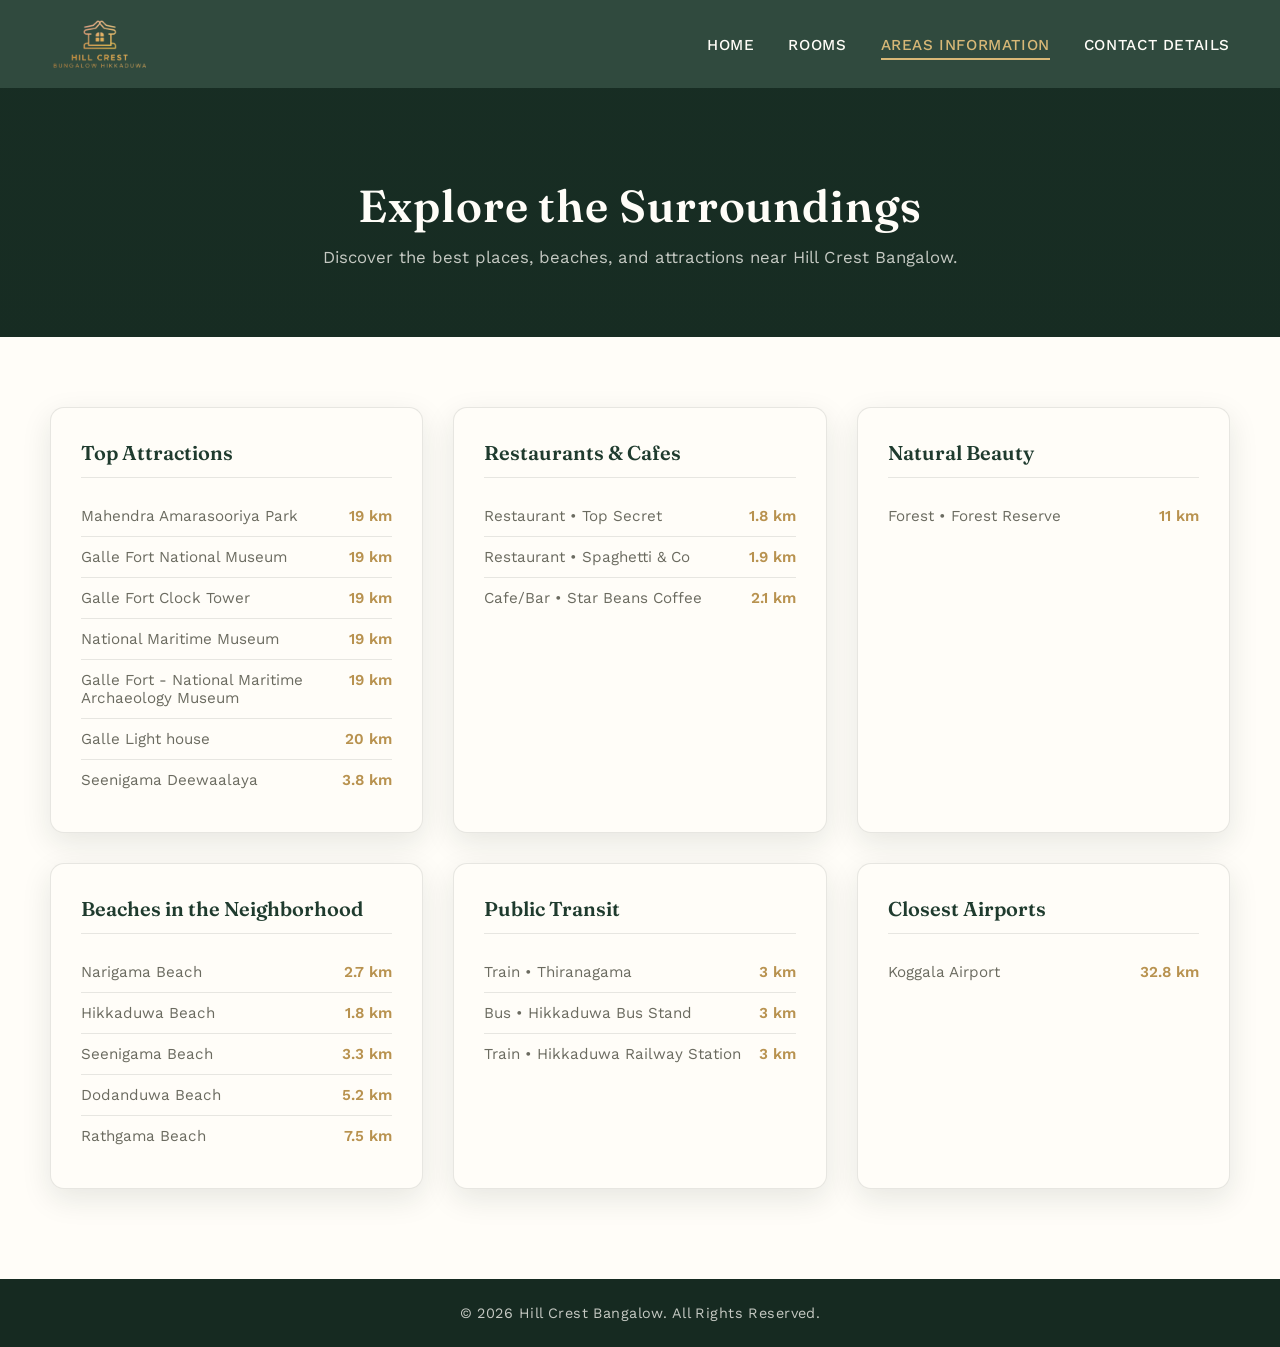
==== areas.html @ 6eb5e738 "HILL CREST BANGALOW" ====
<!DOCTYPE html>
<html lang="en">
<head>
    <meta charset="UTF-8">
    <meta name="viewport" content="width=device-width, initial-scale=1.0">
    <title>Areas Information | Hill Crest Bangalow</title>
    <link rel="preconnect" href="https://fonts.googleapis.com">
    <link rel="preconnect" href="https://fonts.gstatic.com" crossorigin>
    <link href="https://fonts.googleapis.com/css2?family=Fraunces:ital,wght@0,500;0,600;1,500;1,600&family=Work+Sans:wght@300;400;500;600;700&display=swap" rel="stylesheet">
    <link rel="stylesheet" href="style.css">
</head>
<body>
    <nav class="navbar">
        <div class="logo">
            <a href="index.html">
                <img src="reomve bg.png" alt="Hill Crest Bangalow Logo">
            </a>
        </div>
        <ul class="nav-links">
            <li><a href="index.html">Home</a></li>
            <li><a href="rooms.html">Rooms</a></li>
            <li><a href="areas.html" class="active-link">Areas Information</a></li>
            <li><a href="contact.html">Contact Details</a></li>
        </ul>
    </nav>

    <header class="page-header">
        <h1>Explore the Surroundings</h1>
        <p>Discover the best places, beaches, and attractions near Hill Crest Bangalow.</p>
    </header>

    <section class="areas-section">
        <div class="areas-grid">
            <div class="category-card">
                <h3>Top Attractions</h3>
                <ul>
                    <li><span>Mahendra Amarasooriya Park</span> <span>19 km</span></li>
                    <li><span>Galle Fort National Museum</span> <span>19 km</span></li>
                    <li><span>Galle Fort Clock Tower</span> <span>19 km</span></li>
                    <li><span>National Maritime Museum</span> <span>19 km</span></li>
                    <li><span>Galle Fort - National Maritime Archaeology Museum</span> <span>19 km</span></li>
                    <li><span>Galle Light house</span> <span>20 km</span></li>
                    <li><span>Seenigama Deewaalaya</span> <span>3.8 km</span></li>
                </ul>
            </div>
            <div class="category-card">
                <h3>Restaurants & Cafes</h3>
                <ul>
                    <li><span>Restaurant • Top Secret</span> <span>1.8 km</span></li>
                    <li><span>Restaurant • Spaghetti & Co</span> <span>1.9 km</span></li>
                    <li><span>Cafe/Bar • Star Beans Coffee</span> <span>2.1 km</span></li>
                </ul>
            </div>
            <div class="category-card">
                <h3>Natural Beauty</h3>
                <ul>
                    <li><span>Forest • Forest Reserve</span> <span>11 km</span></li>
                </ul>
            </div>
            <div class="category-card">
                <h3>Beaches in the Neighborhood</h3>
                <ul>
                    <li><span>Narigama Beach</span> <span>2.7 km</span></li>
                    <li><span>Hikkaduwa Beach</span> <span>1.8 km</span></li>
                    <li><span>Seenigama Beach</span> <span>3.3 km</span></li>
                    <li><span>Dodanduwa Beach</span> <span>5.2 km</span></li>
                    <li><span>Rathgama Beach</span> <span>7.5 km</span></li>
                </ul>
            </div>
            <div class="category-card">
                <h3>Public Transit</h3>
                <ul>
                    <li><span>Train • Thiranagama</span> <span>3 km</span></li>
                    <li><span>Bus • Hikkaduwa Bus Stand</span> <span>3 km</span></li>
                    <li><span>Train • Hikkaduwa Railway Station</span> <span>3 km</span></li>
                </ul>
            </div>
            <div class="category-card">
                <h3>Closest Airports</h3>
                <ul>
                    <li><span>Koggala Airport</span> <span>32.8 km</span></li>
                </ul>
            </div>
        </div>
    </section>

    <footer>
        <p>&copy; 2026 Hill Crest Bangalow. All Rights Reserved.</p>
    </footer>

    <script src="script.js"></script>
</body>
</html>
---- style.css ----
/* ============================================================
   HILL CREST BANGALOW — DESIGN SYSTEM
   Colonial Sri Lankan "Wallawa" aesthetic: verdigris jungle green,
   whitewashed stucco, brass hardware, terracotta roof tile.
   Signature motif: carved-fretwork lattice, referenced directly
   in the site's own "Discover" copy.
   ============================================================ */

:root {
    /* Color tokens */
    --ink: #1b201a;
    --jungle: #1f3b2e;
    --jungle-deep: #162a21;
    --stucco: #f4efe1;
    --ivory: #fffdf8;
    --brass: #b8924f;
    --brass-light: #d8b877;
    --terracotta: #a85c3d;
    --teal: #3c6e71;
    --muted: #6b6b60;
    --line: rgba(27, 32, 26, 0.1);

    /* Type tokens */
    --font-display: 'Fraunces', 'Georgia', serif;
    --font-body: 'Work Sans', 'Segoe UI', sans-serif;

    /* Motion */
    --ease: cubic-bezier(0.22, 1, 0.36, 1);
    --speed: 0.45s;

    /* Layout */
    --radius: 14px;
    --radius-sm: 8px;
    --shadow-soft: 0 10px 30px rgba(22, 42, 33, 0.1);
    --shadow-lift: 0 20px 45px rgba(22, 42, 33, 0.18);
}

@media (prefers-reduced-motion: reduce) {
    *, *::before, *::after {
        animation-duration: 0.001ms !important;
        animation-iteration-count: 1 !important;
        transition-duration: 0.001ms !important;
        scroll-behavior: auto !important;
    }
}

* { margin: 0; padding: 0; box-sizing: border-box; }

html { scroll-behavior: smooth; }

body {
    font-family: var(--font-body);
    color: var(--ink);
    background-color: var(--ivory);
    -webkit-font-smoothing: antialiased;
    overflow-x: hidden;
}

img { max-width: 100%; display: block; }

::selection { background: var(--brass); color: var(--ivory); }

/* Focus visibility for accessibility */
a:focus-visible, button:focus-visible, input:focus-visible, textarea:focus-visible {
    outline: 2px solid var(--brass);
    outline-offset: 3px;
}

/* ============================================================
   FRETWORK SIGNATURE MOTIF
   ============================================================ */
.fretwork-divider {
    height: 26px;
    width: 100%;
    background-image:
        linear-gradient(45deg, var(--brass) 25%, transparent 25%, transparent 75%, var(--brass) 75%),
        linear-gradient(45deg, var(--brass) 25%, transparent 25%, transparent 75%, var(--brass) 75%);
    background-size: 22px 22px;
    background-position: 0 0, 11px 11px;
    opacity: 0.4;
    -webkit-mask-image: linear-gradient(to bottom, transparent, black 35%, black 65%, transparent);
    mask-image: linear-gradient(to bottom, transparent, black 35%, black 65%, transparent);
}
.fretwork-divider.dark { opacity: 0.22; }

/* ============================================================
   NAVIGATION
   ============================================================ */
.navbar {
    display: flex;
    justify-content: space-between;
    align-items: center;
    background-color: rgba(31, 59, 46, 0.92);
    backdrop-filter: blur(10px);
    -webkit-backdrop-filter: blur(10px);
    padding: 14px 50px;
    color: var(--ivory);
    position: sticky;
    top: 0;
    z-index: 500;
    transition: box-shadow var(--speed) var(--ease), padding var(--speed) var(--ease);
}
.navbar.scrolled {
    box-shadow: 0 8px 24px rgba(0, 0, 0, 0.2);
    padding: 8px 50px;
}

.logo a { display: flex; align-items: center; text-decoration: none; }
.logo img {
    height: 60px;
    width: auto;
    cursor: pointer;
    transition: transform var(--speed) var(--ease);
}
.navbar.scrolled .logo img { height: 46px; }
.logo a:hover img { transform: scale(1.05); }

.nav-links { list-style: none; display: flex; align-items: center; }
.nav-links li { margin-left: 34px; }
.nav-links a {
    position: relative;
    color: var(--ivory);
    text-decoration: none;
    font-size: 0.95rem;
    letter-spacing: 0.04em;
    text-transform: uppercase;
    font-weight: 500;
    padding-bottom: 6px;
    transition: color var(--speed) var(--ease);
}
.nav-links a::after {
    content: "";
    position: absolute;
    left: 0;
    bottom: 0;
    width: 0;
    height: 2px;
    background: var(--brass-light);
    transition: width var(--speed) var(--ease);
}
.nav-links a:hover, .active-link { color: var(--brass-light) !important; }
.nav-links a:hover::after, .nav-links a.active-link::after { width: 100%; }

.nav-toggle {
    display: none;
    flex-direction: column;
    gap: 5px;
    background: none;
    border: none;
    cursor: pointer;
    padding: 8px;
    z-index: 600;
}
.nav-toggle span {
    width: 26px;
    height: 2px;
    background: var(--ivory);
    border-radius: 2px;
    transition: transform var(--speed) var(--ease), opacity var(--speed) var(--ease);
}
.nav-toggle.open span:nth-child(1) { transform: translateY(7px) rotate(45deg); }
.nav-toggle.open span:nth-child(2) { opacity: 0; }
.nav-toggle.open span:nth-child(3) { transform: translateY(-7px) rotate(-45deg); }

footer {
    text-align: center;
    padding: 26px 20px;
    background-color: var(--jungle-deep);
    color: rgba(255, 253, 248, 0.75);
    font-size: 0.9rem;
    letter-spacing: 0.03em;
}

/* ============================================================
   SCROLL-REVEAL UTILITY
   ============================================================ */
.reveal {
    opacity: 0;
    transform: translateY(28px);
    transition: opacity 0.8s var(--ease), transform 0.8s var(--ease);
}
.reveal.in-view { opacity: 1; transform: translateY(0); }
.reveal-stagger.in-view > * { opacity: 1; transform: translateY(0); }
.reveal-stagger > * {
    opacity: 0;
    transform: translateY(24px);
    transition: opacity 0.7s var(--ease), transform 0.7s var(--ease);
}
.reveal-stagger.in-view > *:nth-child(1) { transition-delay: 0.05s; }
.reveal-stagger.in-view > *:nth-child(2) { transition-delay: 0.12s; }
.reveal-stagger.in-view > *:nth-child(3) { transition-delay: 0.19s; }
.reveal-stagger.in-view > *:nth-child(4) { transition-delay: 0.26s; }
.reveal-stagger.in-view > *:nth-child(5) { transition-delay: 0.33s; }
.reveal-stagger.in-view > *:nth-child(6) { transition-delay: 0.4s; }

/* ============================================================
   HOME PAGE — HERO SLIDER
   ============================================================ */
/* HOME PAGE STYLES */
.slider-container { 
    position: relative; 
    width: 100%; 
    height: 80vh; 
    overflow: hidden; 
}

.slide { 
    position: absolute; 
    top: 0; 
    left: 0; 
    width: 100%; 
    height: 100%; 
    opacity: 0; 
    transition: opacity 1s ease-in-out; 
    display: flex; 
    justify-content: center; 
    align-items: center; 
    text-align: center; 
}

.slide.active { 
    opacity: 1; 
    z-index: 1; 
}

/* අලුතින් එකතු කළ <img> ටැග් එක සඳහා */
.slide-bg-img {
    position: absolute;
    top: 0;
    left: 0;
    width: 100%;
    height: 100%;
    object-fit: cover;
    z-index: -2; /* පින්තූරය පිටිපස්සට යැවීම */
}

/* අලුතින් එකතු කළ ශේඩ් එක සඳහා (Gradient Overlay) */
.slide-overlay {
    position: absolute;
    top: 0;
    left: 0;
    width: 100%;
    height: 100%;
    background: linear-gradient(rgba(22,42,33,0.55), rgba(22,42,33,0.55));
    z-index: -1; /* පින්තූරයට උඩින්, අකුරු වලට යටින් */
}

.slide-content { 
    position: relative; /* අකුරු උඩින්ම පෙනෙන්න */
    z-index: 1;
    color: white; 
    max-width: 800px; 
    padding: 20px; 
}

.slide-content h1 { 
    font-size: 3.5rem; 
    margin-bottom: 20px; 
    letter-spacing: 2px; 
    text-transform: uppercase; 
}

.slide-content p { 
    font-size: 1.1rem; 
    line-height: 1.6; 
    font-weight: 300; 
}


/* DISCOVER SECTION */
.discover-section {
    display: flex;
    width: 100%;
    min-height: 440px;
    flex-wrap: wrap;
}
.discover-content {
    flex: 1 1 420px;
    padding: 80px 70px;
    background-color: var(--stucco);
    display: flex;
    flex-direction: column;
    justify-content: center;
    position: relative;
}
.discover-content h2 {
    font-family: var(--font-display);
    font-weight: 600;
    font-style: italic;
    font-size: clamp(1.8rem, 3vw, 2.4rem);
    color: var(--jungle);
    margin-bottom: 18px;
}
.discover-content .fretwork-divider { width: 90px; margin-bottom: 22px; }
.discover-content p {
    font-size: 1rem;
    line-height: 1.9;
    color: var(--muted);
}
.discover-image {
    flex: 1 1 420px;
    overflow: hidden;
    position: relative;
}
.discover-image img {
    width: 100%;
    height: 100%;
    object-fit: cover;
    display: block;
    transition: transform 1.2s var(--ease);
}
.discover-image:hover img { transform: scale(1.06); }

/* ============================================================
   PAGE HEADER (Areas / Rooms)
   ============================================================ */
.page-header {
    background: linear-gradient(rgba(22, 42, 33, 0.82), rgba(22, 42, 33, 0.88)), url('data:image/svg+xml;utf8,<svg xmlns="http://www.w3.org/2000/svg" width="60" height="60"><rect width="60" height="60" fill="none"/></svg>');
    background-color: var(--jungle);
    color: var(--ivory);
    text-align: center;
    padding: 90px 20px 70px;
    position: relative;
}
.page-header h1 {
    font-family: var(--font-display);
    font-weight: 600;
    font-size: clamp(2rem, 4vw, 2.8rem);
    margin-bottom: 14px;
    letter-spacing: 0.02em;
}
.page-header p { font-size: 1.05rem; color: rgba(255,253,248,0.75); }

/* ============================================================
   AREAS INFORMATION PAGE
   ============================================================ */
.areas-section { padding: 70px 50px 90px; background-color: var(--ivory); }
.areas-grid {
    display: grid;
    grid-template-columns: repeat(auto-fit, minmax(340px, 1fr));
    gap: 30px;
    max-width: 1200px;
    margin: 0 auto;
}
.category-card {
    background-color: var(--ivory);
    padding: 32px 30px;
    border-radius: var(--radius);
    box-shadow: var(--shadow-soft);
    border: 1px solid var(--line);
    transition: transform var(--speed) var(--ease), box-shadow var(--speed) var(--ease), border-color var(--speed) var(--ease);
    position: relative;
    overflow: hidden;
}
.category-card::before {
    content: "";
    position: absolute;
    top: 0; left: 0;
    width: 100%;
    height: 4px;
    background: linear-gradient(90deg, var(--brass), var(--terracotta));
    transform: scaleX(0);
    transform-origin: left;
    transition: transform var(--speed) var(--ease);
}
.category-card:hover {
    transform: translateY(-8px);
    box-shadow: var(--shadow-lift);
    border-color: transparent;
}
.category-card:hover::before { transform: scaleX(1); }
.category-card h3 {
    font-family: var(--font-display);
    font-weight: 600;
    color: var(--jungle);
    margin-bottom: 18px;
    padding-bottom: 12px;
    border-bottom: 1px solid var(--line);
    font-size: 1.25rem;
}
.category-card ul { list-style: none; }
.category-card ul li {
    display: flex;
    justify-content: space-between;
    gap: 12px;
    padding: 11px 0;
    border-bottom: 1px solid var(--line);
    color: var(--muted);
    font-size: 0.95rem;
    transition: padding-left var(--speed) var(--ease), color var(--speed) var(--ease);
}
.category-card ul li:hover { padding-left: 6px; color: var(--ink); }
.category-card ul li:last-child { border-bottom: none; }
.category-card ul li span:last-child {
    font-weight: 600;
    color: var(--brass);
    white-space: nowrap;
}

/* ============================================================
   CONTACT DETAILS PAGE
   ============================================================ */
.contact-section { padding: 80px 50px; background-color: var(--stucco); }
.contact-container {
    display: flex;
    flex-wrap: wrap;
    max-width: 1200px;
    margin: 0 auto;
    background-color: var(--ivory);
    box-shadow: var(--shadow-lift);
    border-radius: var(--radius);
    overflow: hidden;
}
.map-box { flex: 1 1 400px; min-height: 420px; filter: saturate(0.9); }
.info-box { flex: 1 1 400px; padding: 56px 50px; }
.info-box h2 {
    font-family: var(--font-display);
    font-weight: 600;
    font-style: italic;
    font-size: 2.1rem;
    color: var(--jungle);
    margin-bottom: 18px;
}
.info-box p { color: var(--muted); line-height: 1.85; margin-bottom: 30px; text-align: justify; }
.contact-list { list-style: none; }
.contact-list li {
    display: flex;
    align-items: center;
    margin-bottom: 20px;
    font-size: 1.02rem;
    color: var(--ink);
    transition: transform var(--speed) var(--ease);
}
.contact-list li:hover { transform: translateX(6px); }
.contact-icon {
    width: 22px;
    height: 22px;
    margin-right: 16px;
    padding: 9px;
    background: var(--stucco);
    border-radius: 50%;
    box-sizing: content-box;
}
.whatsapp-link { color: var(--teal); text-decoration: none; font-weight: 700; border-bottom: 1px solid transparent; transition: border-color var(--speed); }
.whatsapp-link:hover { border-color: var(--teal); }

.feedback-section { padding: 80px 50px; background-color: var(--ivory); text-align: center; }
.feedback-section h2 {
    font-family: var(--font-display);
    font-weight: 600;
    color: var(--jungle);
    margin-bottom: 34px;
    font-size: 2rem;
}
.feedback-box {
    max-width: 620px;
    margin: 0 auto;
    background: var(--stucco);
    padding: 44px;
    border-radius: var(--radius);
    box-shadow: var(--shadow-soft);
    text-align: left;
}
.input-group { margin-bottom: 22px; width: 100%; }
.input-group label { display: block; margin-bottom: 8px; font-weight: 600; color: var(--jungle); font-size: 0.92rem; letter-spacing: 0.02em; }
.input-group input, .input-group textarea {
    width: 100%;
    padding: 13px 14px;
    border: 1.5px solid var(--line);
    border-radius: var(--radius-sm);
    font-size: 1rem;
    font-family: var(--font-body);
    background: var(--ivory);
    color: var(--ink);
    transition: border-color var(--speed) var(--ease), box-shadow var(--speed) var(--ease);
}
.input-group input:focus, .input-group textarea:focus {
    outline: none;
    border-color: var(--brass);
    box-shadow: 0 0 0 4px rgba(184, 146, 79, 0.16);
}

.submit-btn, .book-btn {
    background: linear-gradient(135deg, var(--teal), #2f5a5d);
    color: var(--ivory);
    padding: 15px 30px;
    border: none;
    border-radius: var(--radius-sm);
    font-size: 1.05rem;
    cursor: pointer;
    width: 100%;
    font-weight: 700;
    letter-spacing: 0.02em;
    position: relative;
    overflow: hidden;
    transition: transform var(--speed) var(--ease), box-shadow var(--speed) var(--ease);
}
.submit-btn:hover, .book-btn:hover { transform: translateY(-3px); box-shadow: 0 12px 24px rgba(60, 110, 113, 0.35); }
.submit-btn:active, .book-btn:active { transform: translateY(-1px); }

/* Ripple effect (JS adds .ripple span) */
.ripple {
    position: absolute;
    border-radius: 50%;
    background: rgba(255,255,255,0.5);
    transform: scale(0);
    animation: ripple-anim 0.6s var(--ease);
    pointer-events: none;
}
@keyframes ripple-anim {
    to { transform: scale(3); opacity: 0; }
}

/* ============================================================
   ROOMS & BOOKING PAGE
   ============================================================ */
.gallery-section { padding: 80px 50px 30px; background-color: var(--ivory); text-align: center; }
.gallery-grid {
    display: grid;
    grid-template-columns: repeat(auto-fit, minmax(250px, 1fr));
    gap: 22px;
    max-width: 1050px;
    margin: 0 auto 36px auto;
}
.gallery-img {
    width: 100%;
    height: 220px;
    object-fit: cover;
    border-radius: var(--radius-sm);
    cursor: pointer;
    transition: transform 0.5s var(--ease), box-shadow var(--speed) var(--ease), filter var(--speed) var(--ease);
    box-shadow: var(--shadow-soft);
}
.gallery-img:hover { transform: scale(1.045) translateY(-4px); box-shadow: var(--shadow-lift); filter: brightness(1.04); }

.room-info {
    background: linear-gradient(135deg, var(--brass-light), var(--brass));
    color: var(--jungle-deep);
    display: inline-flex;
    padding: 16px 32px;
    border-radius: 40px;
    font-weight: 700;
    font-size: 1.02rem;
    gap: 26px;
    justify-content: center;
    flex-wrap: wrap;
    margin: 0 auto;
    box-shadow: var(--shadow-soft);
}

.modal {
    display: none;
    position: fixed;
    z-index: 1000;
    padding-top: 90px;
    left: 0; top: 0;
    width: 100%; height: 100%;
    background-color: rgba(15, 24, 19, 0.93);
    animation: fade-in 0.3s var(--ease);
}
@keyframes fade-in { from { opacity: 0; } to { opacity: 1; } }
.modal-content {
    margin: auto;
    display: block;
    max-width: 82%;
    max-height: 78vh;
    border-radius: var(--radius);
    box-shadow: 0 20px 60px rgba(0,0,0,0.5);
    animation: modal-zoom 0.35s var(--ease);
}
@keyframes modal-zoom { from { transform: scale(0.9); opacity: 0; } to { transform: scale(1); opacity: 1; } }
.close-modal {
    position: absolute;
    top: 26px; right: 44px;
    color: var(--ivory);
    font-size: 38px;
    font-weight: 300;
    cursor: pointer;
    transition: transform var(--speed) var(--ease), color var(--speed) var(--ease);
}
.close-modal:hover { transform: rotate(90deg); color: var(--brass-light); }

.facilities-section { padding: 70px 20px 90px; background-color: var(--stucco); text-align: center; }
.facilities-section h2 {
    font-family: var(--font-display);
    font-weight: 600;
    font-style: italic;
    font-size: clamp(1.8rem, 3vw, 2.3rem);
    color: var(--jungle);
    margin-bottom: 46px;
}
.facilities-grid {
    display: grid;
    grid-template-columns: repeat(auto-fit, minmax(300px, 1fr));
    gap: 28px;
    max-width: 1200px;
    margin: 0 auto;
}
.fac-card {
    background: var(--ivory);
    padding: 32px 30px;
    border-radius: var(--radius);
    box-shadow: var(--shadow-soft);
    text-align: left;
    transition: transform var(--speed) var(--ease), box-shadow var(--speed) var(--ease);
}
.fac-card:hover { transform: translateY(-6px); box-shadow: var(--shadow-lift); }
.fac-icon {
    width: 42px;
    height: 42px;
    margin-bottom: 16px;
    padding: 12px;
    background: var(--stucco);
    border-radius: 50%;
    box-sizing: content-box;
    transition: transform var(--speed) var(--ease);
}
.fac-card:hover .fac-icon { transform: rotate(-8deg) scale(1.08); }
.fac-card h3 {
    font-family: var(--font-display);
    font-weight: 600;
    color: var(--jungle);
    border-bottom: 1px solid var(--line);
    padding-bottom: 12px;
    margin-bottom: 16px;
    font-size: 1.15rem;
}
.fac-card ul { list-style: none; padding-left: 2px; }
.fac-card ul li { padding: 6px 0; color: var(--muted); font-size: 0.95rem; }
.fac-card ul li::before { content: "◆"; color: var(--brass); font-size: 0.6rem; margin-right: 12px; vertical-align: middle; }

/* Booking Section */
.booking-section { padding: 80px 20px 90px; background: var(--ivory); text-align: center; }
.booking-section h2 {
    font-family: var(--font-display);
    font-weight: 600;
    font-size: clamp(2rem, 4vw, 2.6rem);
    color: var(--jungle);
    margin-bottom: 36px;
}
.booking-container {
    display: flex;
    max-width: 1050px;
    margin: 0 auto;
    gap: 36px;
    text-align: left;
    flex-wrap: wrap;
}
.booking-form {
    flex: 2 1 420px;
    background: var(--stucco);
    padding: 34px;
    border-radius: var(--radius);
    box-shadow: var(--shadow-soft);
}
.booking-form h3 {
    font-family: var(--font-display);
    font-weight: 600;
    color: var(--jungle) !important;
    margin-bottom: 15px;
}
.form-row { display: flex; gap: 20px; margin-bottom: 6px; flex-wrap: wrap; }
.form-row .input-group { flex: 1 1 200px; }
.occupancy-section { margin-top: 20px; padding-top: 20px; border-top: 1px dashed var(--line); }
.occupancy-section > label { font-weight: 700; color: var(--jungle); display: block; margin-bottom: 15px; }
.occupancy-inputs { display: flex; gap: 20px; flex-wrap: wrap; }
.occ-box { flex: 1 1 100px; }
.occ-box label { font-size: 0.88rem; color: var(--muted); display: block; margin-bottom: 6px; }
.occ-box input {
    width: 100%; padding: 11px; border: 1.5px solid var(--line);
    border-radius: var(--radius-sm); font-size: 1rem; background: var(--ivory);
    transition: border-color var(--speed) var(--ease), box-shadow var(--speed) var(--ease);
}
.occ-box input:focus { outline: none; border-color: var(--brass); box-shadow: 0 0 0 4px rgba(184, 146, 79, 0.16); }

.booking-summary {
    flex: 1 1 300px;
    background: linear-gradient(160deg, var(--jungle), var(--jungle-deep));
    color: var(--ivory);
    padding: 34px;
    border-radius: var(--radius);
    box-shadow: var(--shadow-lift);
    display: flex;
    flex-direction: column;
    justify-content: space-between;
    min-width: 280px;
    position: sticky;
    top: 100px;
    align-self: flex-start;
}
.booking-summary h3 {
    font-family: var(--font-display);
    font-weight: 600;
    margin-bottom: 20px;
    color: var(--brass-light);
    border-bottom: 1px solid rgba(255,255,255,0.15);
    padding-bottom: 12px;
}
.summary-details p { margin-bottom: 11px; font-size: 0.95rem; }
.summary-details hr { border: 0; border-top: 1px solid rgba(255,255,255,0.15); margin: 15px 0; }
.highlight { font-size: 1.1rem; color: var(--brass-light); }
.action-buttons { margin-top: 24px; display: flex; flex-direction: column; gap: 12px; }
.clear-btn {
    background: transparent;
    color: var(--ivory);
    border: 1.5px solid rgba(255,255,255,0.4);
    padding: 12px;
    border-radius: var(--radius-sm);
    cursor: pointer;
    font-weight: 700;
    transition: background var(--speed) var(--ease), border-color var(--speed) var(--ease);
}
.clear-btn:hover { background: rgba(168, 92, 61, 0.25); border-color: var(--terracotta); }
.book-btn { background: linear-gradient(135deg, var(--brass-light), var(--brass)); color: var(--jungle-deep); }
.book-btn:hover { box-shadow: 0 12px 24px rgba(184, 146, 79, 0.4); }

/* ============================================================
   RESPONSIVE
   ============================================================ */
@media (max-width: 900px) {
    .navbar { padding: 14px 22px; }
    .nav-toggle { display: flex; }
    .nav-links {
        position: fixed;
        top: 0; right: 0;
        height: 100vh;
        width: min(78vw, 320px);
        background: var(--jungle-deep);
        flex-direction: column;
        justify-content: center;
        align-items: flex-start;
        padding: 40px;
        transform: translateX(100%);
        transition: transform var(--speed) var(--ease);
        box-shadow: -10px 0 40px rgba(0,0,0,0.3);
    }
    .nav-links.open { transform: translateX(0); }
    .nav-links li { margin: 16px 0; }

    .discover-content, .info-box { padding: 50px 30px; }
    .contact-section, .areas-section, .feedback-section, .gallery-section, .facilities-section, .booking-section { padding-left: 22px; padding-right: 22px; }
    .booking-summary { position: static; }
}

@media (max-width: 560px) {
    .slider-container { height: 78vh; }
    .slide-content h1 { font-size: 2rem; letter-spacing: 0.03em; }
    .scroll-cue { display: none; }
    .room-info { gap: 12px; padding: 14px 20px; font-size: 0.9rem; }
    .close-modal { top: 14px; right: 20px; font-size: 30px; }
}
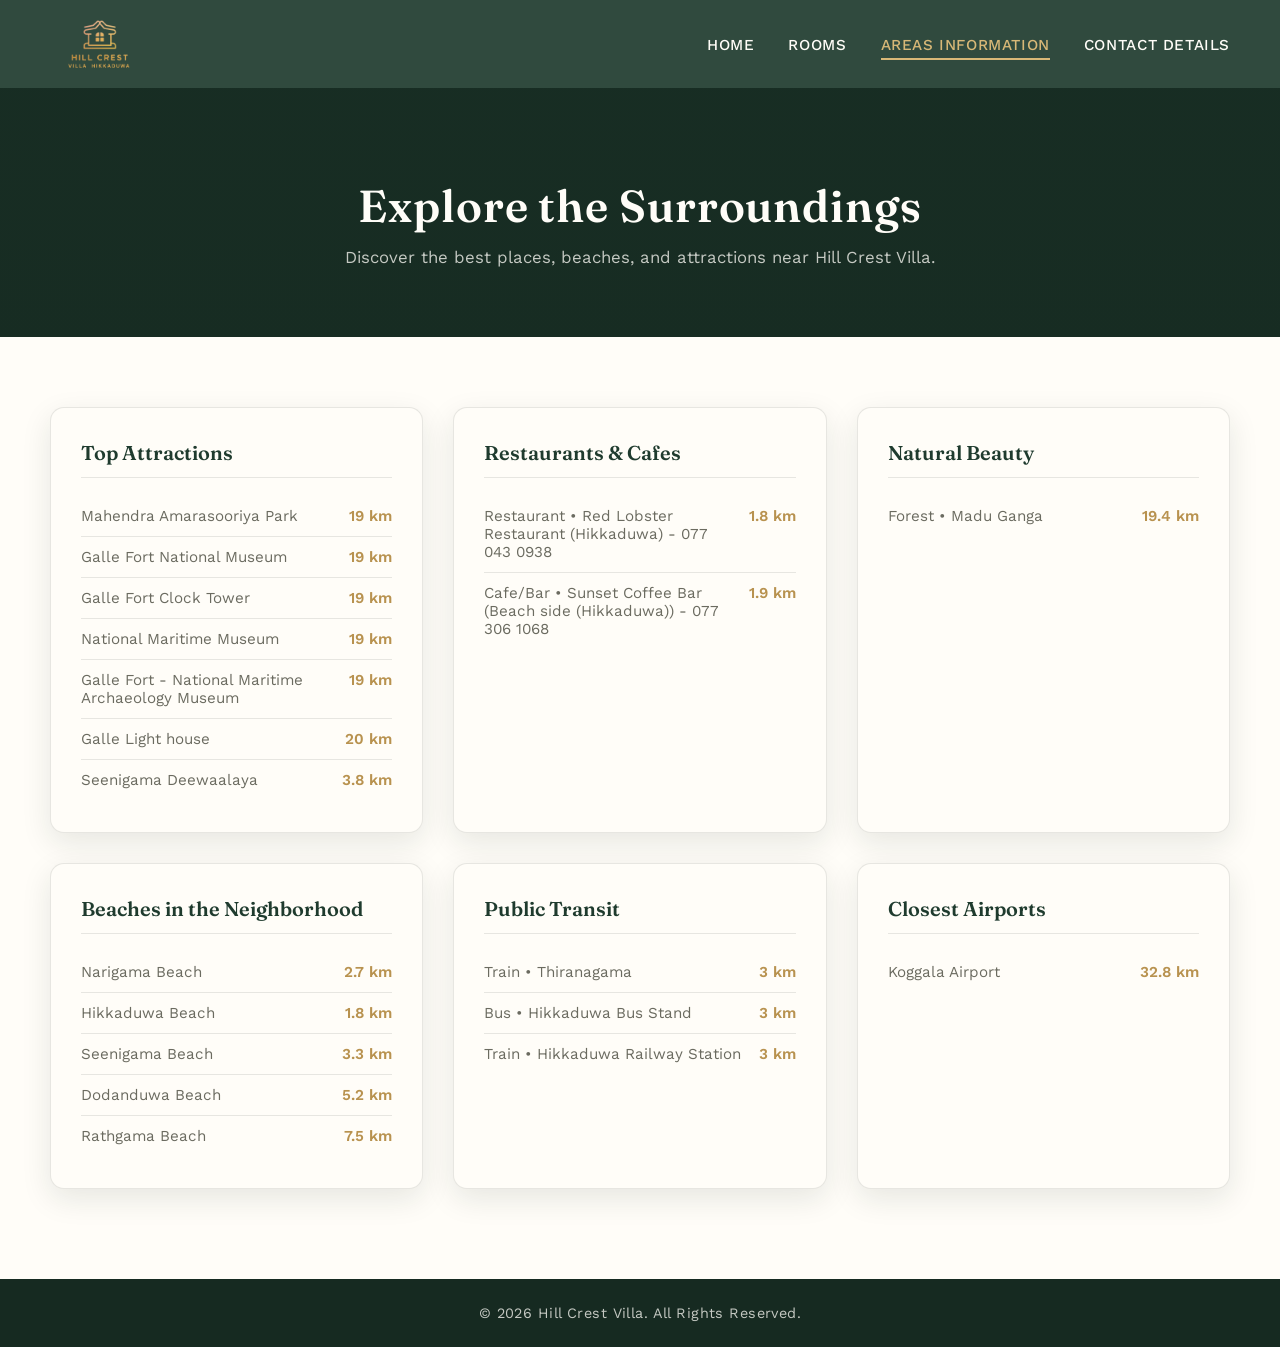
==== commit abc036ed: "Update areas.html new one" ====
--- a/areas.html
+++ b/areas.html
@@ -3,7 +3,7 @@
 <head>
     <meta charset="UTF-8">
     <meta name="viewport" content="width=device-width, initial-scale=1.0">
-    <title>Areas Information | Hill Crest Bangalow</title>
+    <title>Areas Information | Hill Crest Villa</title>
     <link rel="preconnect" href="https://fonts.googleapis.com">
     <link rel="preconnect" href="https://fonts.gstatic.com" crossorigin>
     <link href="https://fonts.googleapis.com/css2?family=Fraunces:ital,wght@0,500;0,600;1,500;1,600&family=Work+Sans:wght@300;400;500;600;700&display=swap" rel="stylesheet">
@@ -26,7 +26,7 @@
 
     <header class="page-header">
         <h1>Explore the Surroundings</h1>
-        <p>Discover the best places, beaches, and attractions near Hill Crest Bangalow.</p>
+        <p>Discover the best places, beaches, and attractions near Hill Crest Villa.</p>
     </header>
 
     <section class="areas-section">
@@ -46,15 +46,15 @@
             <div class="category-card">
                 <h3>Restaurants & Cafes</h3>
                 <ul>
-                    <li><span>Restaurant • Top Secret</span> <span>1.8 km</span></li>
-                    <li><span>Restaurant • Spaghetti & Co</span> <span>1.9 km</span></li>
-                    <li><span>Cafe/Bar • Star Beans Coffee</span> <span>2.1 km</span></li>
+                    <li><span>Restaurant • Red Lobster Restaurant (Hikkaduwa) - 077 043 0938</span> <span>1.8 km</span></li>
+                    <li><span>Cafe/Bar • Sunset Coffee Bar (Beach side (Hikkaduwa)) - 077 306 1068</span> <span>1.9 km</span></li>
+            
                 </ul>
             </div>
             <div class="category-card">
                 <h3>Natural Beauty</h3>
                 <ul>
-                    <li><span>Forest • Forest Reserve</span> <span>11 km</span></li>
+                    <li><span>Forest • Madu Ganga</span> <span>19.4 km</span></li>
                 </ul>
             </div>
             <div class="category-card">
@@ -85,7 +85,7 @@
     </section>
 
     <footer>
-        <p>&copy; 2026 Hill Crest Bangalow. All Rights Reserved.</p>
+        <p>&copy; 2026 Hill Crest Villa. All Rights Reserved.</p>
     </footer>
 
     <script src="script.js"></script>
